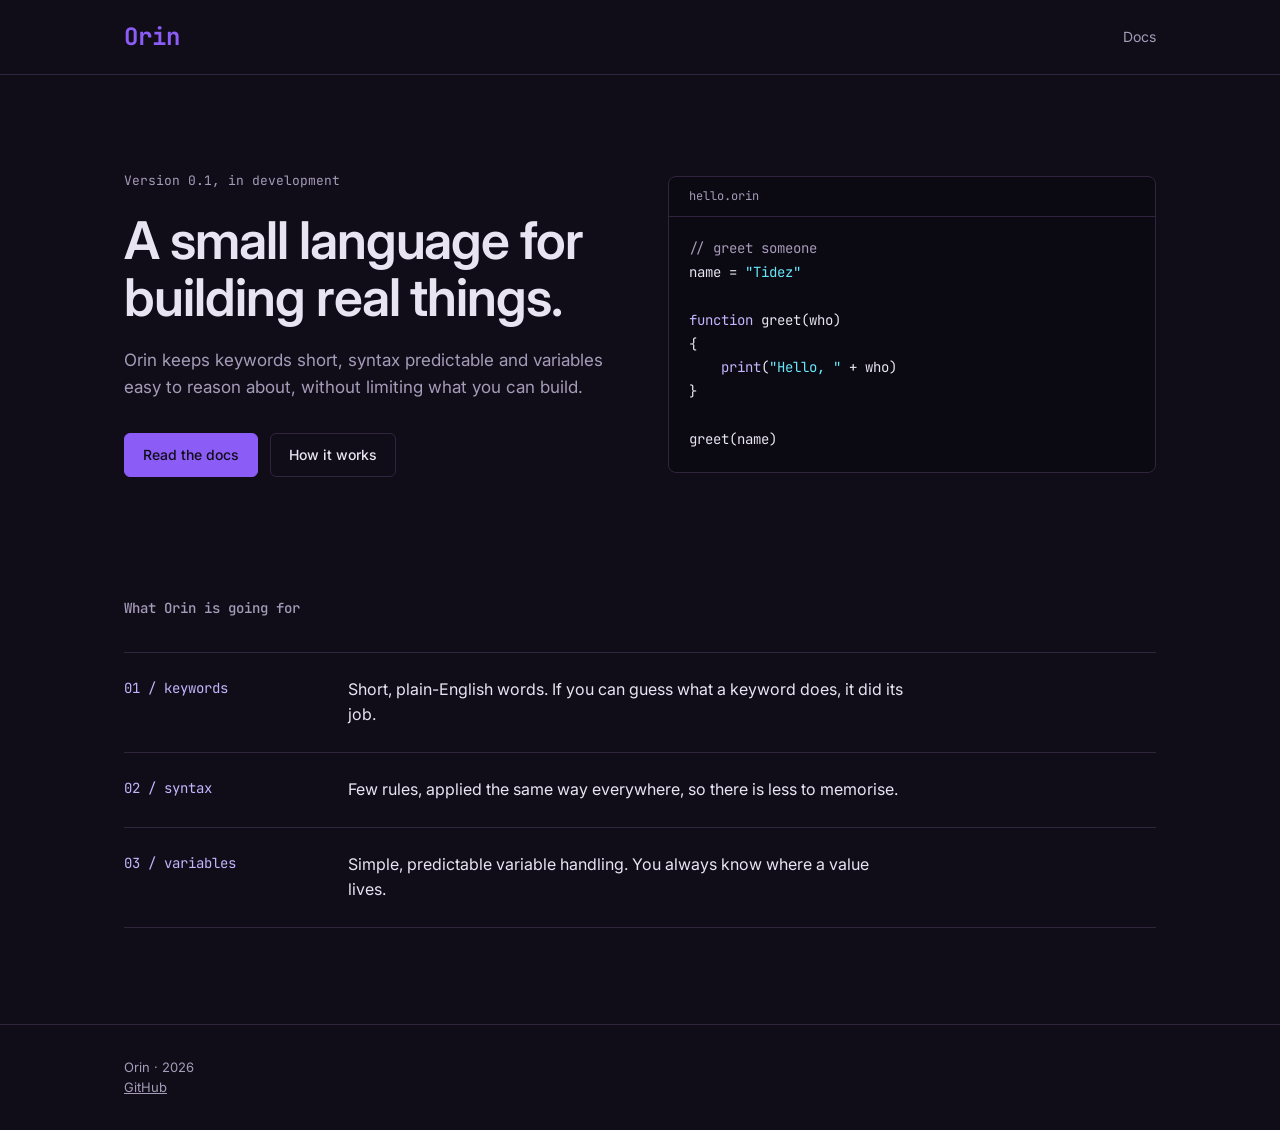
==== docs/index.html @ 6bbe179b "Added a web page, started a parser" ====
<!DOCTYPE html>
<html lang="en">
<head>
    <meta charset="utf-8">
    <meta name="viewport" content="width=device-width, initial-scale=1">
    <title>Orin - Programming language</title>
    <meta name="description" content="Orin is a programming language with simple keywords, simple syntax and simple variables.">

    <link rel="preconnect" href="https://fonts.googleapis.com">
    <link rel="preconnect" href="https://fonts.gstatic.com" crossorigin>
    <link href="https://fonts.googleapis.com/css2?family=Inter:wght@400;500;600&family=JetBrains+Mono:wght@400;500&family=Averia+Serif+Libre:wght@700&family=Fredoka:wght@500;600&display=swap" rel="stylesheet">
    <link rel="stylesheet" href="assets/styles.css">
</head>
<body>

    <nav>
        <div class="container nav-inner">
            <a class="brand" href="/">Orin</a>
            <div class="nav-links">
                <a href="docs">Docs</a>
            </div>
        </div>
    </nav>

    <main>
        <header class="hero container">
            <div class="hero-text">
                <!-- REPLACE: all of this text is placeholder, write your own -->
                <p class="eyebrow">Version 0.1, in development</p>
                <h1>A small language for building real things.</h1>
                <p class="lead">
                    Orin keeps keywords short, syntax predictable and variables
                    easy to reason about, without limiting what you can build.
                </p>
                <div class="actions">
                    <a class="btn btn-primary" href="docs">Read the docs</a>
                    <a class="btn" href="#principles">How it works</a>
                </div>
            </div>

            <figure class="code-window">
                <figcaption>hello.orin</figcaption>
<pre><code><span class="com">// greet someone</span>
name = <span class="str">"Tidez"</span>

<span class="kw">function</span> greet(who)
{
    <span class="kw">print</span>(<span class="str">"Hello, "</span> + who)
}

greet(name)</code></pre>
            </figure>
        </header>

        <section class="principles container" id="principles">
            <h2>What Orin is going for</h2>
            <dl>
                <div class="row">
                    <dt>01 / keywords</dt>
                    <dd>Short, plain-English words. If you can guess what a keyword does, it did its job.</dd>
                </div>
                <div class="row">
                    <dt>02 / syntax</dt>
                    <dd>Few rules, applied the same way everywhere, so there is less to memorise.</dd>
                </div>
                <div class="row">
                    <dt>03 / variables</dt>
                    <dd>Simple, predictable variable handling. You always know where a value lives.</dd>
                </div>
            </dl>
        </section>
    </main>

    <footer>
        <div class="container">
            <p>Orin &middot; 2026</p>
            <a href="https://github.com/ItzTidez/Orin">GitHub</a>
            <a></a>
        </div>
    </footer>

</body>
</html>
---- docs/assets/styles.css ----
:root{
    --bg: #100d19;
    --deep-purple: #1d1730;
    --orin-primary: #8b5cf6;
    --highlights: #c4b5fd;
    --accents: #67e8f9;
    --text: #e9e4f2;
    --sec-text: #a69bb8;
    --border: #30243f;

    /* added */
    --code-bg: #0b0912;
    --sans: "Inter", system-ui, -apple-system, "Segoe UI", sans-serif;
    --mono: "JetBrains Mono", ui-monospace, "SF Mono", Consolas, monospace;
    --page-width: 1080px;
    --gutter: 24px;
}

*, *::before, *::after {
    box-sizing: border-box;
}

body {
    margin: 0;
    background: var(--bg);
    color: var(--text);
    font-family: var(--sans);
    line-height: 1.6;
    -webkit-font-smoothing: antialiased;
}

::selection {
    background: rgba(139, 92, 246, 0.35);
}

a {
    color: inherit;
}

:focus-visible {
    outline: 2px solid var(--accents);
    outline-offset: 3px;
}

/* ---------- layout ---------- */

.container {
    width: 100%;
    max-width: var(--page-width);
    margin: 0 auto;
    padding: 0 var(--gutter);
}

/* ---------- nav ---------- */

nav {
    border-bottom: 1px solid var(--border);
}

.nav-inner {
    display: flex;
    align-items: center;
    justify-content: space-between;
    padding-top: 18px;
    padding-bottom: 18px;
}

.brand {
    display: flex;
    gap: 10px;
    font-size: 24px;
    font-family: var(--mono);
    font-weight: 700;
    align-items: center;
    color: var(--orin-primary);
    text-decoration: none;
}

.nav-links {
    display: flex;
    gap: 28px;
    font-size: 14px;
    color: var(--sec-text);
}

.nav-links a {
    text-decoration: none;
    transition: color 0.15s;
}

.nav-links a:hover {
    color: var(--text);
}

/* ---------- hero ---------- */

.hero {
    display: grid;
    grid-template-columns: 1fr 1fr;
    gap: 56px;
    align-items: center;
    padding-top: 96px;
    padding-bottom: 96px;
}

.eyebrow {
    display: flex;
    align-items: center;
    gap: 10px;
    margin: 0 0 20px;
    font-family: var(--mono);
    font-size: 13px;
    color: var(--sec-text);
}

h1 {
    margin: 0 0 20px;
    font-size: clamp(2rem, 4.5vw, 3.25rem);
    font-weight: 600;
    line-height: 1.1;
    letter-spacing: -0.02em;
}

.lead {
    max-width: 46ch;
    margin: 0 0 32px;
    font-size: 17px;
    color: var(--sec-text);
}

.actions {
    display: flex;
    flex-wrap: wrap;
    gap: 12px;
}

.btn {
    padding: 10px 18px;
    border: 1px solid var(--border);
    border-radius: 6px;
    font-size: 14px;
    font-weight: 500;
    text-decoration: none;
    transition: border-color 0.15s, background 0.15s;
}

.btn:hover {
    border-color: var(--highlights);
}

.btn-primary {
    background: var(--orin-primary);
    border-color: var(--orin-primary);
    color: var(--bg);
}

.btn-primary:hover {
    background: var(--highlights);
    border-color: var(--highlights);
}

/* ---------- code window ---------- */

.code-window {
    margin: 0;
    background: var(--code-bg);
    border: 1px solid var(--border);
    border-radius: 8px;
    overflow: hidden;
}

.code-window figcaption {
    padding: 10px 20px;
    border-bottom: 1px solid var(--border);
    font-family: var(--mono);
    font-size: 12px;
    color: var(--sec-text);
}

.code-window pre {
    margin: 0;
    padding: 20px;
    overflow-x: auto;
    font-family: var(--mono);
    font-size: 14px;
    line-height: 1.7;
}

.code-window code {
    font-family: inherit;
}

.kw  { color: var(--highlights); }
.str { color: var(--accents); }
.com { color: var(--sec-text); }

/* ---------- principles ---------- */

.principles {
    padding-top: 24px;
    padding-bottom: 96px;
}

h2 {
    margin: 0 0 32px;
    font-size: 14px;
    font-weight: 500;
    font-family: var(--mono);
    color: var(--sec-text);
}

dl {
    margin: 0;
}

.row {
    display: grid;
    grid-template-columns: 200px 1fr;
    gap: 24px;
    padding: 24px 0;
    border-top: 1px solid var(--border);
}

.row:last-child {
    border-bottom: 1px solid var(--border);
}

dt {
    font-family: var(--mono);
    font-size: 14px;
    color: var(--highlights);
}

dd {
    margin: 0;
    max-width: 56ch;
    color: var(--text);
}

/* ---------- footer ---------- */

footer {
    padding: 32px 0;
    border-top: 1px solid var(--border);
    font-size: 13px;
    color: var(--sec-text);
}

footer p {
    margin: 0;
}

/* ---------- small screens ---------- */

@media (max-width: 860px) {
    .hero {
        grid-template-columns: 1fr;
        gap: 40px;
        padding-top: 56px;
        padding-bottom: 56px;
    }

    .row {
        grid-template-columns: 1fr;
        gap: 6px;
    }
}
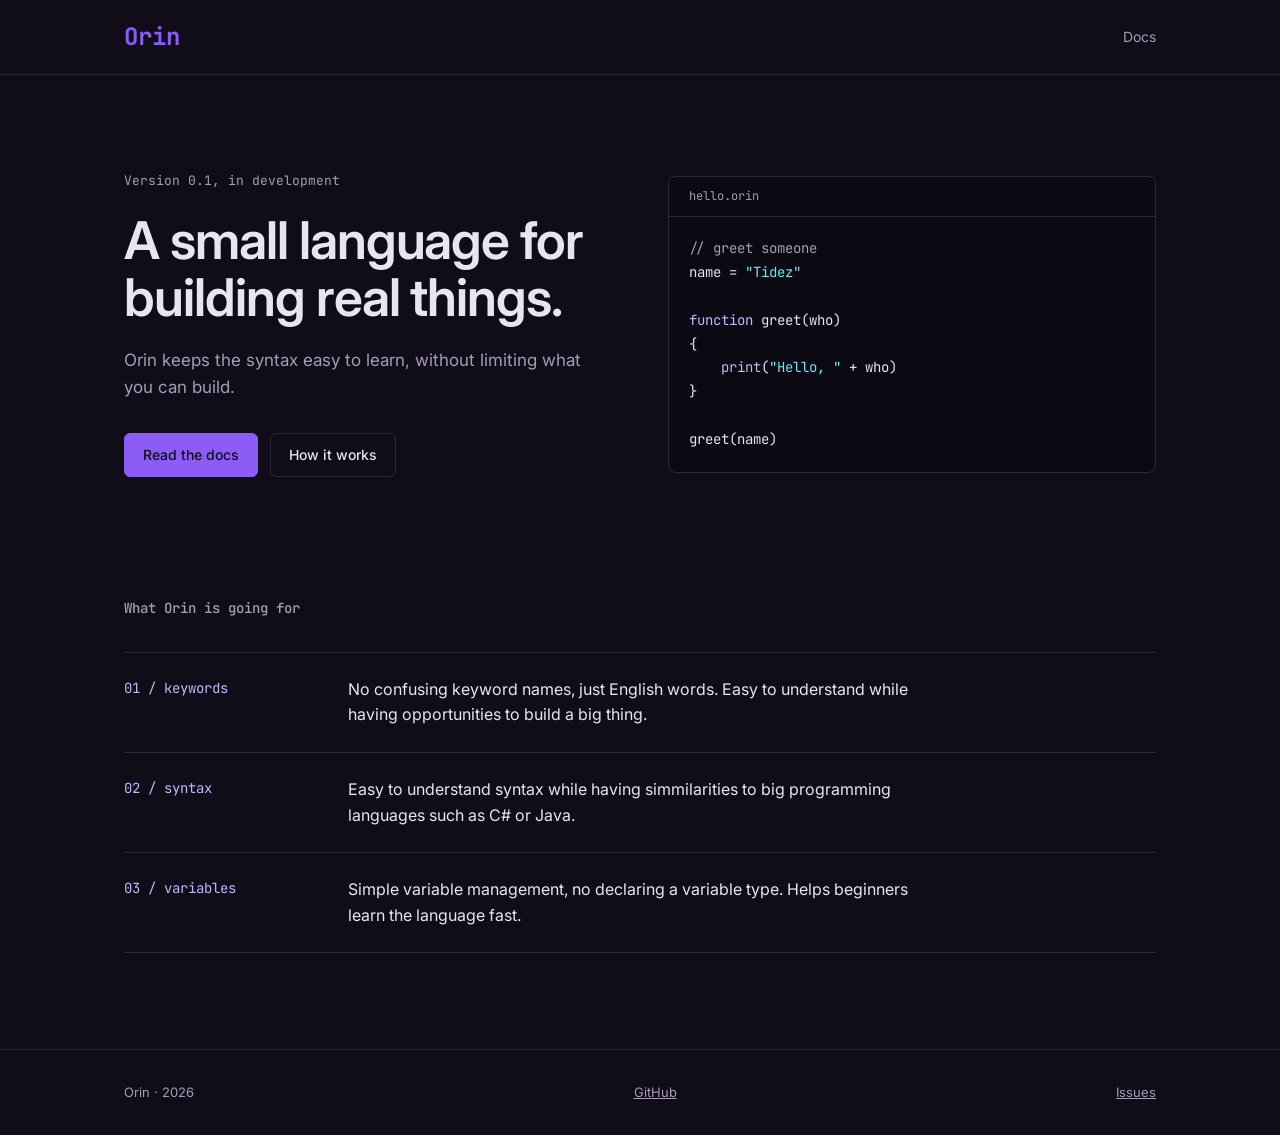
==== commit 8147923a: "Small website improvements and readme improvements" ====
--- a/docs/index.html
+++ b/docs/index.html
@@ -3,8 +3,8 @@
 <head>
     <meta charset="utf-8">
     <meta name="viewport" content="width=device-width, initial-scale=1">
-    <title>Orin - Programming language</title>
-    <meta name="description" content="Orin is a programming language with simple keywords, simple syntax and simple variables.">
+    <title>Orin</title>
+    <meta name="description" content="Orin is a simple programming language with a higher purpose.">
 
     <link rel="preconnect" href="https://fonts.googleapis.com">
     <link rel="preconnect" href="https://fonts.gstatic.com" crossorigin>
@@ -29,8 +29,7 @@
                 <p class="eyebrow">Version 0.1, in development</p>
                 <h1>A small language for building real things.</h1>
                 <p class="lead">
-                    Orin keeps keywords short, syntax predictable and variables
-                    easy to reason about, without limiting what you can build.
+                    Orin keeps the syntax easy to learn, without limiting what you can build.
                 </p>
                 <div class="actions">
                     <a class="btn btn-primary" href="docs">Read the docs</a>
@@ -57,25 +56,25 @@
             <dl>
                 <div class="row">
                     <dt>01 / keywords</dt>
-                    <dd>Short, plain-English words. If you can guess what a keyword does, it did its job.</dd>
+                    <dd>No confusing keyword names, just English words. Easy to understand while having opportunities to build a big thing.</dd>
                 </div>
                 <div class="row">
                     <dt>02 / syntax</dt>
-                    <dd>Few rules, applied the same way everywhere, so there is less to memorise.</dd>
+                    <dd>Easy to understand syntax while having simmilarities to big programming languages such as C# or Java.</dd>
                 </div>
                 <div class="row">
                     <dt>03 / variables</dt>
-                    <dd>Simple, predictable variable handling. You always know where a value lives.</dd>
+                    <dd>Simple variable management, no declaring a variable type. Helps beginners learn the language fast.</dd>
                 </div>
             </dl>
         </section>
     </main>
 
     <footer>
-        <div class="container">
+        <div class="footer container">
             <p>Orin &middot; 2026</p>
             <a href="https://github.com/ItzTidez/Orin">GitHub</a>
-            <a></a>
+            <a href="https://github.com/ItzTidez/Orin/issues">Issues</a>
         </div>
     </footer>
 
--- a/docs/assets/styles.css
+++ b/docs/assets/styles.css
@@ -249,6 +249,11 @@
 footer p {
     margin: 0;
 }
+.footer {
+    display: flex;
+    align-items: center;
+    justify-content: space-between;
+}
 
 /* ---------- small screens ---------- */
 
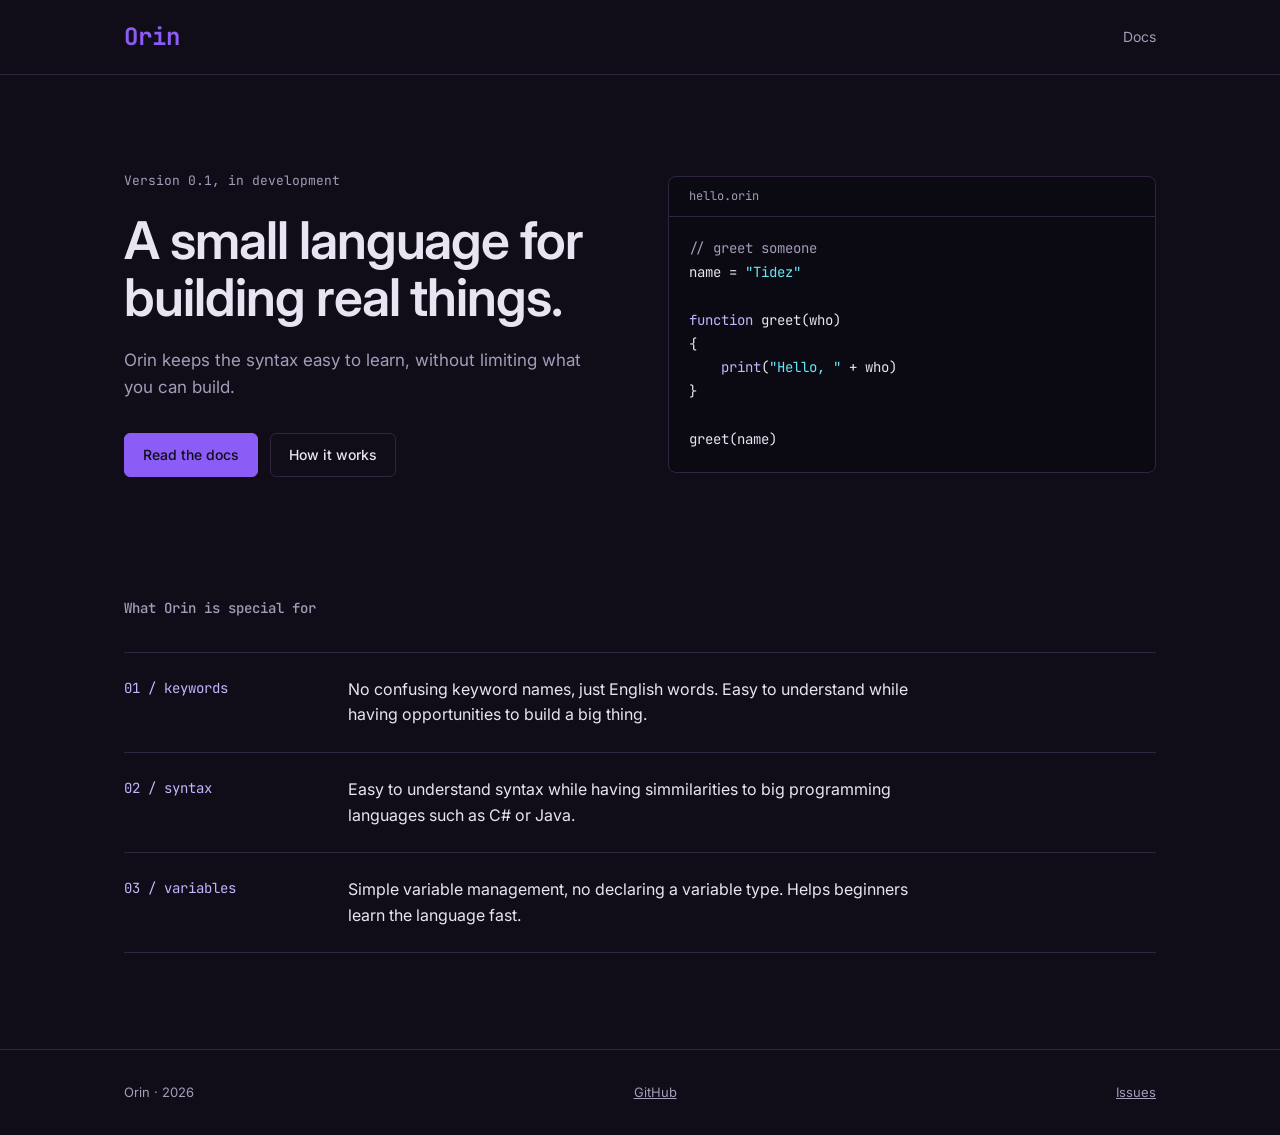
==== commit bdfbc328: "Added a website icon, changed the readme, made some minor changes in the parser" ====
--- a/docs/index.html
+++ b/docs/index.html
@@ -6,6 +6,7 @@
     <title>Orin</title>
     <meta name="description" content="Orin is a simple programming language with a higher purpose.">
 
+    <link rel="icon" href="favicon.png" type="image/png">
     <link rel="preconnect" href="https://fonts.googleapis.com">
     <link rel="preconnect" href="https://fonts.gstatic.com" crossorigin>
     <link href="https://fonts.googleapis.com/css2?family=Inter:wght@400;500;600&family=JetBrains+Mono:wght@400;500&family=Averia+Serif+Libre:wght@700&family=Fredoka:wght@500;600&display=swap" rel="stylesheet">
@@ -25,7 +26,6 @@
     <main>
         <header class="hero container">
             <div class="hero-text">
-                <!-- REPLACE: all of this text is placeholder, write your own -->
                 <p class="eyebrow">Version 0.1, in development</p>
                 <h1>A small language for building real things.</h1>
                 <p class="lead">
@@ -52,7 +52,7 @@
         </header>
 
         <section class="principles container" id="principles">
-            <h2>What Orin is going for</h2>
+            <h2>What Orin is special for</h2>
             <dl>
                 <div class="row">
                     <dt>01 / keywords</dt>
